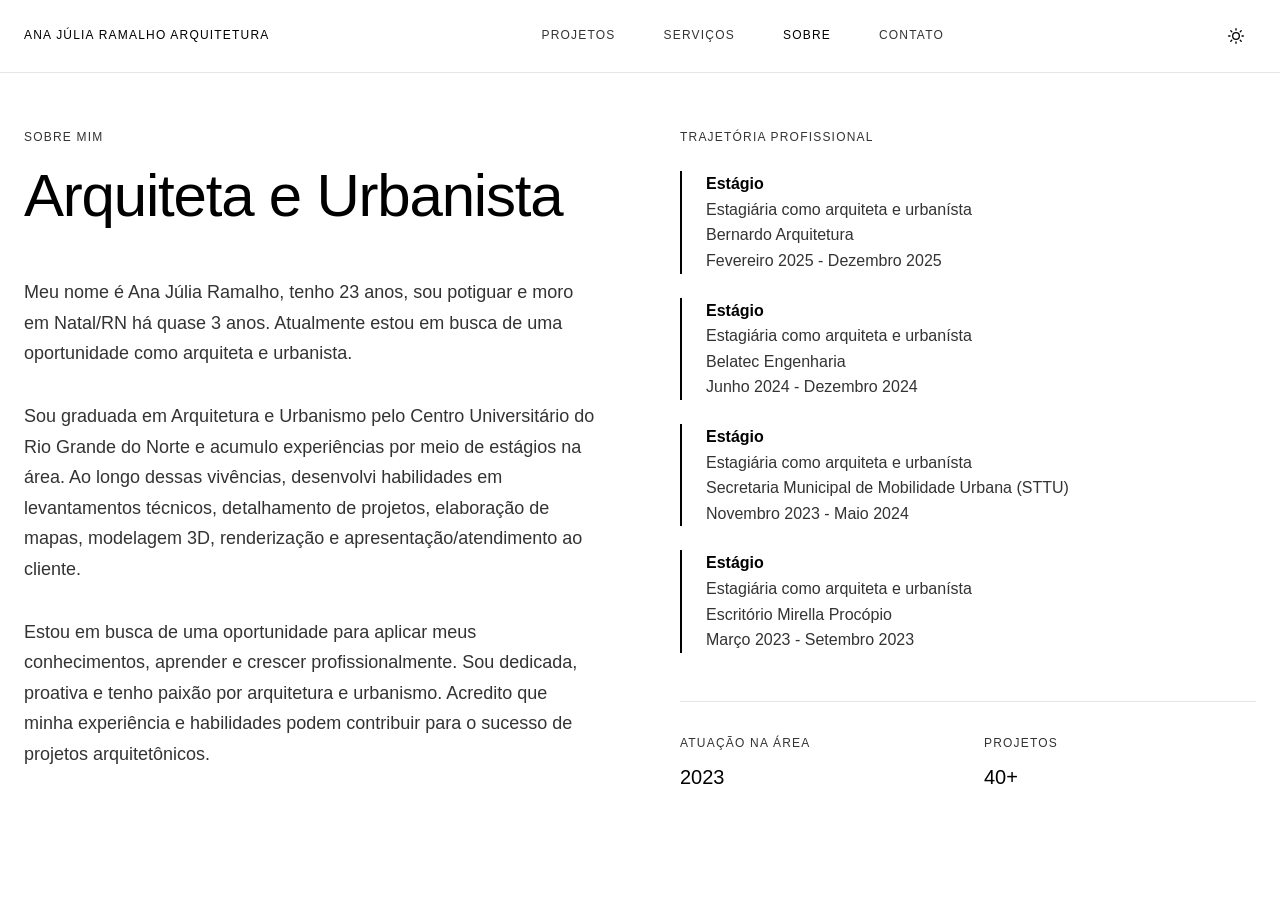
==== about.html @ a2b55463 "add portifólio" ====
<!DOCTYPE html>
<html lang="pt-BR">
<head>
  <meta charset="UTF-8">
  <meta name="viewport" content="width=device-width, initial-scale=1.0">
  <title>Sobre - Ana Júlia Ramalho Arquitetura</title>
  <meta name="description" content="Nossa filosofia de design e abordagem para a arquitetura.">
  <link rel="stylesheet" href="css/styles.css">
  <script src="js/main.js" defer></script>
</head>
<body>
  <div class="min-h-screen">

    <!-- Navigation -->
    <nav class="nav">
      <div class="nav-inner">
        <a href="index.html" class="nav-logo">Ana Júlia Ramalho Arquitetura</a>
        <div class="nav-links">
          <a href="work.html" class="nav-link">PROJETOS</a>
          <a href="services.html" class="nav-link">SERVIÇOS</a>
          <a href="about.html" class="nav-link active">SOBRE</a>
          <a href="contact.html" class="nav-link">CONTATO</a>
        </div>
        <div class="nav-actions">
          <button class="theme-toggle" aria-label="Toggle theme">
            <svg class="icon-sun" xmlns="http://www.w3.org/2000/svg" width="16" height="16" viewBox="0 0 24 24" fill="none" stroke="currentColor" stroke-width="2" stroke-linecap="round" stroke-linejoin="round"><circle cx="12" cy="12" r="5"/><line x1="12" y1="1" x2="12" y2="3"/><line x1="12" y1="21" x2="12" y2="23"/><line x1="4.22" y1="4.22" x2="5.64" y2="5.64"/><line x1="18.36" y1="18.36" x2="19.78" y2="19.78"/><line x1="1" y1="12" x2="3" y2="12"/><line x1="21" y1="12" x2="23" y2="12"/><line x1="4.22" y1="19.78" x2="5.64" y2="18.36"/><line x1="18.36" y1="5.64" x2="19.78" y2="4.22"/></svg>
            <svg class="icon-moon" xmlns="http://www.w3.org/2000/svg" width="16" height="16" viewBox="0 0 24 24" fill="none" stroke="currentColor" stroke-width="2" stroke-linecap="round" stroke-linejoin="round"><path d="M21 12.79A9 9 0 1 1 11.21 3 7 7 0 0 0 21 12.79z"/></svg>
          </button>
        </div>
        <button class="mobile-menu-btn" id="mobile-menu-btn" aria-label="Toggle menu">&#9776;</button>
      </div>
      <div class="mobile-menu" id="mobile-menu">
        <a href="work.html">PROJETOS</a>
        <a href="services.html">SERVIÇOS</a>
        <a href="about.html">SOBRE</a>
        <a href="contact.html">CONTATO</a>
        <div class="mobile-theme-toggle">
          <button class="theme-toggle" aria-label="Toggle theme">
            <svg class="icon-sun" xmlns="http://www.w3.org/2000/svg" width="16" height="16" viewBox="0 0 24 24" fill="none" stroke="currentColor" stroke-width="2" stroke-linecap="round" stroke-linejoin="round"><circle cx="12" cy="12" r="5"/><line x1="12" y1="1" x2="12" y2="3"/><line x1="12" y1="21" x2="12" y2="23"/><line x1="4.22" y1="4.22" x2="5.64" y2="5.64"/><line x1="18.36" y1="18.36" x2="19.78" y2="19.78"/><line x1="1" y1="12" x2="3" y2="12"/><line x1="21" y1="12" x2="23" y2="12"/><line x1="4.22" y1="19.78" x2="5.64" y2="18.36"/><line x1="18.36" y1="5.64" x2="19.78" y2="4.22"/></svg>
            <svg class="icon-moon" xmlns="http://www.w3.org/2000/svg" width="16" height="16" viewBox="0 0 24 24" fill="none" stroke="currentColor" stroke-width="2" stroke-linecap="round" stroke-linejoin="round"><path d="M21 12.79A9 9 0 1 1 11.21 3 7 7 0 0 0 21 12.79z"/></svg>
          </button>
        </div>
      </div>
    </nav>

    <!-- About Section -->
    <section class="section section-bg" style="padding-top: 8rem;">
      <div class="container">
        <div class="max-w-7xl">
          <div class="about-grid">
            <div>
              <h1 class="section-label">SOBRE MIM</h1>
              <h2 class="section-title text-architectural" style="margin-bottom: 3rem;">Arquiteta e Urbanista</h2>
              <div class="about-text">
                <p>
                  Meu nome é Ana Júlia Ramalho, tenho 23 anos, sou potiguar e moro em Natal/RN há quase 3 anos. Atualmente estou em busca de uma oportunidade como arquiteta e urbanista.
                </p>
                <p>
                  Sou graduada em Arquitetura e Urbanismo pelo Centro Universitário do Rio Grande do Norte e acumulo experiências por meio de estágios na área. Ao longo dessas vivências, desenvolvi habilidades em levantamentos técnicos, detalhamento de projetos, elaboração de mapas, modelagem 3D, renderização e apresentação/atendimento ao cliente.
                </p>
                <p>
                  Estou em busca de uma oportunidade para aplicar meus conhecimentos, aprender e crescer profissionalmente. Sou dedicada, proativa e tenho paixão por arquitetura e urbanismo. Acredito que minha experiência e habilidades podem contribuir para o sucesso de projetos arquitetônicos.
                </p>
              </div>
            </div>
            <div>
              <h3 class="section-label" style="margin-bottom: 1.5rem;">Trajetória Profissional</h3>
              <div>
                <div class="approach-item">
                  <h4>Estágio</h4>
                    <p>Estagiária como arquiteta e urbanísta <br>
                    Bernardo Arquitetura <br>
                    Fevereiro 2025 - Dezembro 2025 
                    </p>
                </div>
                <div class="approach-item">
                  <h4>Estágio</h4>
                    <p>Estagiária como arquiteta e urbanísta <br>
                    Belatec Engenharia <br>
                    Junho 2024 - Dezembro 2024 
                    </p>
                </div>
                <div class="approach-item">
                  <h4>Estágio</h4>
                    <p>
                      Estagiária como arquiteta e urbanísta <br>
                      Secretaria Municipal de Mobilidade Urbana (STTU) <br>
                      Novembro 2023 - Maio 2024 
                    </p>
                </div>
                <div class="approach-item">
                  <h4>Estágio</h4>
                    <p>
                      Estagiária como arquiteta e urbanísta <br>
                      Escritório Mirella Procópio  <br>
                      Março 2023 - Setembro 2023
                    </p>
                </div>
              </div>
              <div class="stats-grid">
                <div>
                  <h4 class="stat-label">Atuação na Área</h4>
                  <p class="stat-value">2023</p>
                </div>
                <div>
                  <h4 class="stat-label">PROJETOS</h4>
                  <p class="stat-value">40+</p>
                </div>
              </div>
            </div>
          </div>
        </div>
      </div>
    </section>

  </div>
</body>
</html>
---- css/styles.css ----
/* ============================================
   ARCH STUDIO - Design System
   Minimal Architecture Portfolio
   ============================================ */

/* === CSS Reset === */
*, *::before, *::after {
  margin: 0;
  padding: 0;
  box-sizing: border-box;
}

/* === CSS Custom Properties (Light Theme) === */
:root {
  --background: #ffffff;
  --foreground: #000000;
  --card: #ffffff;
  --card-foreground: #000000;
  --primary: #000000;
  --primary-foreground: #ffffff;
  --secondary: #ffffff;
  --secondary-foreground: #000000;
  --muted: #f5f5f5;
  --muted-foreground: #333333;
  --accent: #f2f2f2;
  --accent-foreground: #000000;
  --border: #e6e6e6;
  --input: #f2f2f2;
  --ring: #000000;
  --gradient-overlay: linear-gradient(180deg, rgba(0,0,0,0.9), rgba(0,0,0,0.1));
  --shadow-architectural: 0 25px 50px -12px rgba(0,0,0,0.25);
  --shadow-elegant: 0 10px 30px -10px rgba(0,0,0,0.15);
  --transition-smooth: all 0.6s cubic-bezier(0.16, 1, 0.3, 1);
  --transition-fast: all 0.3s cubic-bezier(0.16, 1, 0.3, 1);
}

/* === Dark Theme === */
.dark {
  --background: #000000;
  --foreground: #ffffff;
  --card: #0d0d0d;
  --card-foreground: #ffffff;
  --primary: #ffffff;
  --primary-foreground: #000000;
  --secondary: #1a1a1a;
  --secondary-foreground: #ffffff;
  --muted: #1a1a1a;
  --muted-foreground: #999999;
  --accent: #262626;
  --accent-foreground: #ffffff;
  --border: #262626;
  --input: #1a1a1a;
  --ring: #ffffff;
}

/* === Base Styles === */
html {
  scroll-behavior: smooth;
  -webkit-font-smoothing: antialiased;
  -moz-osx-font-smoothing: grayscale;
}

body {
  font-family: -apple-system, BlinkMacSystemFont, 'Segoe UI', Roboto, 'Helvetica Neue', Arial, sans-serif;
  background-color: var(--background);
  color: var(--foreground);
  line-height: 1.6;
  transition: background-color 0.3s, color 0.3s;
}

a {
  color: inherit;
  text-decoration: none;
}

img {
  max-width: 100%;
  display: block;
}

address {
  font-style: normal;
}

button {
  cursor: pointer;
  border: none;
  background: none;
  font-family: inherit;
  color: inherit;
}

input {
  font-family: inherit;
}

/* === Typography === */
.text-architectural {
  letter-spacing: -0.02em;
  line-height: 1.1;
}

.text-minimal {
  letter-spacing: 0.1em;
  text-transform: uppercase;
  font-size: 0.75rem;
  font-weight: 500;
}

/* === Layout === */
.container {
  width: 100%;
  max-width: 1280px;
  margin: 0 auto;
  padding: 0 1.5rem;
}

.max-w-7xl {
  max-width: 80rem;
  margin: 0 auto;
}

.max-w-4xl {
  max-width: 56rem;
  margin: 0 auto;
}

.max-w-3xl {
  max-width: 48rem;
}

.max-w-2xl {
  max-width: 42rem;
  margin: 0 auto;
}

.max-w-lg {
  max-width: 32rem;
  margin: 0 auto;
}

.min-h-screen {
  min-height: 100vh;
}

/* === Navigation === */
.nav {
  position: fixed;
  top: 0;
  left: 0;
  right: 0;
  z-index: 50;
  background-color: rgba(255,255,255,0.8);
  backdrop-filter: blur(12px);
  -webkit-backdrop-filter: blur(12px);
  border-bottom: 1px solid var(--border);
  transition: background-color 0.3s;
}

.dark .nav {
  background-color: rgba(0,0,0,0.8);
}

.nav-inner {
  display: flex;
  align-items: center;
  justify-content: space-between;
  padding: 1rem 1.5rem;
  max-width: 1280px;
  margin: 0 auto;
}

.nav-logo {
  letter-spacing: 0.1em;
  text-transform: uppercase;
  font-size: 0.75rem;
  font-weight: 500;
  color: var(--foreground);
}

.nav-links {
  display: none;
  align-items: center;
  gap: 3rem;
}

.nav-link {
  letter-spacing: 0.1em;
  text-transform: uppercase;
  font-size: 0.75rem;
  font-weight: 500;
  color: var(--muted-foreground);
  transition: color 0.3s;
}

.nav-link:hover,
.nav-link.active {
  color: var(--foreground);
}

.nav-actions {
  display: none;
  align-items: center;
  gap: 1rem;
}

.theme-toggle {
  width: 2.5rem;
  height: 2.5rem;
  display: flex;
  align-items: center;
  justify-content: center;
  border-radius: 0.375rem;
  transition: background-color 0.3s;
  position: relative;
}

.theme-toggle:hover {
  background-color: var(--muted);
}

.theme-toggle .icon-sun,
.theme-toggle .icon-moon {
  width: 1rem;
  height: 1rem;
  transition: all 0.3s;
  position: absolute;
}

.theme-toggle .icon-sun {
  opacity: 1;
  transform: rotate(0deg) scale(1);
}

.theme-toggle .icon-moon {
  opacity: 0;
  transform: rotate(90deg) scale(0);
}

.dark .theme-toggle .icon-sun {
  opacity: 0;
  transform: rotate(-90deg) scale(0);
}

.dark .theme-toggle .icon-moon {
  opacity: 1;
  transform: rotate(0deg) scale(1);
}

.mobile-menu-btn {
  display: flex;
  align-items: center;
  justify-content: center;
  width: 2.5rem;
  height: 2.5rem;
  font-size: 1.25rem;
  color: var(--foreground);
}

.mobile-menu {
  display: none;
  background-color: var(--background);
  border-bottom: 1px solid var(--border);
  padding: 1.5rem;
}

.mobile-menu.open {
  display: block;
}

.mobile-menu a {
  display: block;
  letter-spacing: 0.1em;
  text-transform: uppercase;
  font-size: 0.75rem;
  font-weight: 500;
  color: var(--muted-foreground);
  padding: 0.5rem 0;
  transition: color 0.3s;
}

.mobile-menu a:hover {
  color: var(--foreground);
}

.mobile-menu .mobile-theme-toggle {
  padding-top: 1rem;
  margin-top: 1rem;
  border-top: 1px solid var(--border);
}

/* === Hero Section === */
.hero {
  position: relative;
  height: 100vh;
  display: flex;
  align-items: center;
  justify-content: center;
  overflow: hidden;
}

.hero-bg {
  position: absolute;
  inset: 0;
  background-size: cover;
  background-position: center;
  background-repeat: no-repeat;
}

.hero-overlay {
  position: absolute;
  inset: 0;
  background: var(--gradient-overlay);
}

.hero-content {
  position: relative;
  z-index: 10;
  text-align: center;
  max-width: 56rem;
  margin: 0 auto;
  padding: 0 1.5rem;
}

.hero-title {
  font-size: 3.75rem;
  font-weight: 300;
  color: #ffffff;
  letter-spacing: -0.02em;
  line-height: 1.1;
  margin-bottom: 2rem;
}

.h3o-subtitle {
  font-size: 1.75rem;
  font-weight: 700;
  color: #ffffff;
  letter-spacing: -0.02em;
  line-height: 1.1;
  margin-bottom: 2rem;
}

.hero-subtitle {
  font-size: 1.25rem;
  color: rgba(255,255,255,0.8);
  font-weight: 600;
  letter-spacing: 0.05em;
  max-width: 42rem;
  margin: 0 auto;
}

.hero-scroll {
  position: absolute;
  bottom: 2rem;
  left: 50%;
  transform: translateX(-50%);
}

.hero-scroll-line {
  width: 1px;
  height: 4rem;
  background: rgba(255,255,255,0.4);
}

.hero-scroll-text {
  letter-spacing: 0.1em;
  text-transform: uppercase;
  font-size: 0.75rem;
  font-weight: 500;
  color: rgba(255,255,255,0.6);
  margin-top: 1rem;
  transform: rotate(90deg);
  transform-origin: center;
}

/* === Sections === */
.section {
  padding: 8rem 0;
}

.section-muted {
  background-color: var(--muted);
}

.section-bg {
  background-color: var(--background);
}

.section-muted-light {
  background-color: rgba(245,245,245,0.2);
}

.dark .section-muted-light {
  background-color: rgba(26,26,26,0.2);
}

.section-header {
  margin-bottom: 5rem;
}

.section-label {
  letter-spacing: 0.1em;
  text-transform: uppercase;
  font-size: 0.75rem;
  font-weight: 500;
  color: var(--muted-foreground);
  margin-bottom: 1rem;
}

.section-title {
  font-size: 2.5rem;
  font-weight: 300;
  letter-spacing: -0.02em;
  line-height: 1.1;
}

/* === Page Hero (for inner pages) === */
.page-hero {
  padding-top: 8rem;
  padding-bottom: 5rem;
}

.page-hero-title {
  font-size: 3.75rem;
  font-weight: 300;
  letter-spacing: -0.02em;
  line-height: 1.1;
  margin-bottom: 2rem;
}

.page-hero-subtitle {
  font-size: 1.25rem;
  color: var(--muted-foreground);
  max-width: 48rem;
}

/* === Services Grid === */
.services-grid {
  display: grid;
  grid-template-columns: 1fr;
  gap: 2.5rem 5rem;
}

.service-item {
  display: flex;
  align-items: flex-start;
  gap: 1.5rem;
}

.service-item:hover .service-title {
  color: var(--muted-foreground);
}

.service-number {
  letter-spacing: 0.1em;
  text-transform: uppercase;
  font-size: 0.75rem;
  font-weight: 500;
  color: var(--muted-foreground);
}

.service-title {
  font-size: 1.5rem;
  font-weight: 300;
  letter-spacing: -0.02em;
  line-height: 1.1;
  margin-bottom: 1rem;
  transition: color 0.5s;
}

.service-desc {
  color: var(--muted-foreground);
  line-height: 1.7;
}

/* === About Section === */
.about-grid {
  display: grid;
  grid-template-columns: 1fr;
  gap: 5rem;
  align-items: start;
}

.about-text p {
  font-size: 1.125rem;
  color: var(--muted-foreground);
  line-height: 1.7;
  margin-bottom: 2rem;
}

.about-text p:last-child {
  margin-bottom: 0;
}

.approach-item {
  border-left: 2px solid var(--foreground);
  padding-left: 1.5rem;
  margin-bottom: 1.5rem;
}

.approach-item h5 {
  font-size: 1.125rem;
  font-weight: 500;
  margin-bottom: 0.5rem;
}

.approach-item p {
  color: var(--muted-foreground);
}

.stats-grid {
  display: grid;
  grid-template-columns: 1fr 1fr;
  gap: 2rem;
  padding-top: 2rem;
  margin-top: 3rem;
  border-top: 1px solid var(--border);
}

.stat-label {
  letter-spacing: 0.1em;
  text-transform: uppercase;
  font-size: 0.75rem;
  font-weight: 500;
  color: var(--muted-foreground);
  margin-bottom: 0.5rem;
}

.stat-value {
  font-size: 1.25rem;
}

/* === Portfolio Section (Home) === */
.portfolio-list {
  display: flex;
  flex-direction: column;
  gap: 8rem;
}

.portfolio-item {
  cursor: pointer;
}

.portfolio-item:hover .portfolio-img {
  transform: scale(1.05);
}

.portfolio-item:hover .portfolio-overlay {
  opacity: 1;
}

.portfolio-img-wrapper {
  position: relative;
  overflow: hidden;
}

/* === Portfolio Carousel === */
.portfolio-carousel {
  position: relative;
  overflow: hidden;
}

.carousel-track {
  display: flex;
  transition: transform 0.6s cubic-bezier(0.16, 1, 0.3, 1);
  will-change: transform;
}

.carousel-track .portfolio-img {
  min-width: 100%;
  flex-shrink: 0;
}

.carousel-btn {
  position: absolute;
  top: 50%;
  transform: translateY(-50%);
  z-index: 10;
  width: 3rem;
  height: 3rem;
  display: flex;
  align-items: center;
  justify-content: center;
  background: rgba(255, 255, 255, 0.85);
  backdrop-filter: blur(4px);
  color: #000;
  font-size: 1.1rem;
  cursor: pointer;
  opacity: 0;
  transition: opacity 0.3s, background-color 0.3s;
}

.dark .carousel-btn {
  background: rgba(0, 0, 0, 0.85);
  color: #fff;
}

.carousel-btn:hover {
  background: rgba(255, 255, 255, 1);
}

.dark .carousel-btn:hover {
  background: rgba(0, 0, 0, 1);
}

.portfolio-img-wrapper:hover .carousel-btn {
  opacity: 1;
}

.carousel-btn-prev {
  left: 1rem;
}

.carousel-btn-next {
  right: 1rem;
}

.carousel-dots {
  position: absolute;
  bottom: 1.25rem;
  left: 50%;
  transform: translateX(-50%);
  display: flex;
  gap: 0.5rem;
  z-index: 10;
  opacity: 0;
  transition: opacity 0.3s;
}

.portfolio-img-wrapper:hover .carousel-dots {
  opacity: 1;
}

.carousel-dot {
  width: 8px;
  height: 8px;
  border-radius: 50%;
  background: rgba(255, 255, 255, 0.5);
  border: none;
  cursor: pointer;
  padding: 0;
  transition: background 0.3s, transform 0.3s;
}

.carousel-dot:hover {
  background: rgba(255, 255, 255, 0.8);
}

.carousel-dot.active {
  background: #ffffff;
  transform: scale(1.25);
}

.dark .carousel-dot {
  background: rgba(255, 255, 255, 0.4);
}

.dark .carousel-dot:hover {
  background: rgba(255, 255, 255, 0.7);
}

.dark .carousel-dot.active {
  background: #ffffff;
}

/* Hide controls when only 1 image */
.carousel-single .carousel-btn,
.carousel-single .carousel-dots {
  display: none;
}

.portfolio-img {
  width: 100%;
  height: 70vh;
  object-fit: cover;
  transition: transform 0.7s;
}

.portfolio-overlay {
  position: absolute;
  inset: 0;
  background: rgba(0,0,0,0.2);
  opacity: 0;
  transition: opacity 0.5s;
}

.portfolio-info {
  margin-top: 2rem;
  display: grid;
  grid-template-columns: 1fr;
  gap: 2rem;
}

.portfolio-title {
  font-size: 1.5rem;
  font-weight: 300;
  letter-spacing: -0.02em;
  line-height: 1.1;
  margin-bottom: 0.5rem;
}

.portfolio-location {
  letter-spacing: 0.1em;
  text-transform: uppercase;
  font-size: 0.75rem;
  font-weight: 500;
  color: var(--muted-foreground);
}

.portfolio-desc {
  color: var(--muted-foreground);
  line-height: 1.7;
}

/* === Filter Categories === */
.filter-bar {
  display: flex;
  flex-wrap: wrap;
  gap: 2rem;
  justify-content: center;
  padding-bottom: 4rem;
}

.filter-btn {
  letter-spacing: 0.1em;
  text-transform: uppercase;
  font-size: 0.75rem;
  font-weight: 500;
  color: var(--muted-foreground);
  transition: color 0.3s;
  position: relative;
  padding: 0.25rem 0;
}

.filter-btn::after {
  content: '';
  position: absolute;
  bottom: 0;
  left: 0;
  width: 100%;
  height: 1px;
  background: var(--foreground);
  transform: scaleX(0);
  transform-origin: left;
  transition: transform 0.3s;
}

.filter-btn:hover {
  color: var(--foreground);
}

.filter-btn:hover::after {
  transform: scaleX(1);
}

.filter-btn.active {
  color: var(--foreground);
}

.filter-btn.active::after {
  transform: scaleX(1);
}

/* === Work/Projects Grid === */
.projects-grid {
  display: grid;
  grid-template-columns: 1fr;
  gap: 4rem;
}

.project-card {
  cursor: pointer;
}

.project-card:hover .project-card-img {
  transform: scale(1.05);
}

.project-card:hover .project-card-overlay {
  opacity: 1;
}

.project-card:hover .project-card-title {
  color: var(--muted-foreground);
}

.project-card-img-wrapper {
  position: relative;
  overflow: hidden;
  margin-bottom: 2rem;
}

.project-card-img {
  width: 100%;
  height: 60vh;
  object-fit: cover;
  transition: transform 0.7s;
}

.project-card-overlay {
  position: absolute;
  inset: 0;
  background: rgba(0,0,0,0.2);
  opacity: 0;
  transition: opacity 0.5s;
}

.project-card-badge {
  position: absolute;
  top: 1.5rem;
  left: 1.5rem;
  background: rgba(255,255,255,0.9);
  backdrop-filter: blur(4px);
  padding: 0.5rem 1rem;
}

.dark .project-card-badge {
  background: rgba(0,0,0,0.9);
}

.project-card-badge span {
  letter-spacing: 0.1em;
  text-transform: uppercase;
  font-size: 0.75rem;
  font-weight: 500;
  color: var(--foreground);
}

.project-card-title {
  font-size: 1.5rem;
  font-weight: 300;
  letter-spacing: -0.02em;
  line-height: 1.1;
  margin-bottom: 0.5rem;
  transition: color 0.5s;
}

.project-card-location {
  letter-spacing: 0.1em;
  text-transform: uppercase;
  font-size: 0.75rem;
  font-weight: 500;
  color: var(--muted-foreground);
}

.project-card-desc {
  color: var(--muted-foreground);
  line-height: 1.7;
  margin-top: 1.5rem;
}

.project-card-meta {
  display: flex;
  gap: 2rem;
  padding-top: 1rem;
  margin-top: 1.5rem;
  border-top: 1px solid var(--border);
}

.project-card-meta-label {
  letter-spacing: 0.1em;
  text-transform: uppercase;
  font-size: 0.75rem;
  font-weight: 500;
  color: var(--muted-foreground);
  margin-bottom: 0.25rem;
}

.project-card-meta-value {
  color: var(--foreground);
}

/* === CTA Section === */
.cta-section {
  padding: 8rem 0;
  background-color: var(--muted);
  text-align: center;
}

.cta-title {
  font-size: 2.5rem;
  font-weight: 300;
  letter-spacing: -0.02em;
  line-height: 1.1;
  margin-bottom: 2rem;
}

.cta-text {
  font-size: 1.25rem;
  color: var(--muted-foreground);
  margin-bottom: 3rem;
}

.cta-link {
  letter-spacing: 0.1em;
  text-transform: uppercase;
  font-size: 0.75rem;
  font-weight: 500;
  color: var(--foreground);
  transition: color 0.3s;
  position: relative;
  display: inline-block;
}

.cta-link::after {
  content: '';
  position: absolute;
  bottom: 0;
  left: 0;
  width: 100%;
  height: 1px;
  background: var(--foreground);
  transition: background 0.3s;
}

.cta-link:hover {
  color: var(--muted-foreground);
}

.cta-link:hover::after {
  background: var(--muted-foreground);
}

/* === Contact Section === */
.contact-grid {
  display: grid;
  grid-template-columns: 1fr;
  gap: 5rem;
}

.contact-info-group {
  margin-bottom: 2rem;
}

.contact-label {
  letter-spacing: 0.1em;
  text-transform: uppercase;
  font-size: 0.75rem;
  font-weight: 500;
  color: var(--muted-foreground);
  margin-bottom: 0.5rem;
}

.contact-value {
  font-size: 1.25rem;
  transition: color 0.3s;
}

.contact-value:hover {
  color: var(--muted-foreground);
}

.social-links a {
  display: block;
  font-size: 1.25rem;
  padding: 0.5rem 0;
  transition: color 0.3s;
}

.social-links a:hover {
  color: var(--muted-foreground);
}

.contact-description {
  padding-top: 3rem;
  border-top: 1px solid var(--border);
  color: var(--muted-foreground);
}

/* === Blog Grid === */
.blog-grid {
  display: grid;
  grid-template-columns: 1fr;
  gap: 3rem;
}

.blog-card {
  display: block;
}

.blog-card:hover .blog-card-img {
  transform: scale(1.05);
}

.blog-card:hover .blog-card-overlay {
  opacity: 1;
}

.blog-card:hover .blog-card-title {
  color: var(--muted-foreground);
}

.blog-card:hover .blog-read-more {
  text-decoration: underline;
}

.blog-card-img-wrapper {
  position: relative;
  overflow: hidden;
  margin-bottom: 1.5rem;
}

.blog-card-img {
  width: 100%;
  height: 16rem;
  object-fit: cover;
  transition: transform 0.7s;
}

.blog-card-overlay {
  position: absolute;
  inset: 0;
  background: rgba(0,0,0,0.2);
  opacity: 0;
  transition: opacity 0.5s;
}

.blog-card-category {
  position: absolute;
  top: 1rem;
  left: 1rem;
  background: rgba(255,255,255,0.9);
  backdrop-filter: blur(4px);
  padding: 0.25rem 0.75rem;
  font-size: 0.75rem;
  font-weight: 500;
  color: var(--foreground);
}

.dark .blog-card-category {
  background: rgba(0,0,0,0.9);
}

.blog-card-meta {
  display: flex;
  align-items: center;
  gap: 1rem;
  font-size: 0.75rem;
  color: var(--muted-foreground);
  margin-bottom: 1rem;
}

.blog-card-meta .dot {
  opacity: 0.5;
}

.blog-card-title {
  font-size: 1.25rem;
  font-weight: 300;
  letter-spacing: -0.02em;
  line-height: 1.1;
  margin-bottom: 1rem;
  transition: color 0.5s;
}

.blog-card-excerpt {
  color: var(--muted-foreground);
  line-height: 1.7;
  display: -webkit-box;
  -webkit-line-clamp: 3;
  -webkit-box-orient: vertical;
  overflow: hidden;
  margin-bottom: 1rem;
}

.blog-read-more {
  letter-spacing: 0.1em;
  text-transform: uppercase;
  font-size: 0.75rem;
  font-weight: 500;
  color: var(--foreground);
  transition: color 0.3s;
}

/* === Newsletter Section === */
.newsletter-form {
  display: flex;
  flex-direction: column;
  gap: 1rem;
  max-width: 32rem;
  margin: 0 auto;
}

.newsletter-input {
  flex: 1;
  padding: 1rem 1.5rem;
  background: var(--background);
  border: 1px solid var(--border);
  color: var(--foreground);
  font-size: 1rem;
  outline: none;
  transition: border-color 0.3s;
}

.newsletter-input::placeholder {
  color: var(--muted-foreground);
}

.newsletter-input:focus {
  border-color: var(--foreground);
}

.newsletter-btn {
  padding: 1rem 2rem;
  background: var(--foreground);
  color: var(--background);
  letter-spacing: 0.1em;
  text-transform: uppercase;
  font-size: 0.75rem;
  font-weight: 500;
  transition: background-color 0.3s;
}

.newsletter-btn:hover {
  background: var(--muted-foreground);
}

/* === Blog Post Page === */
.blog-post-back {
  display: inline-block;
  letter-spacing: 0.1em;
  text-transform: uppercase;
  font-size: 0.75rem;
  font-weight: 500;
  color: var(--muted-foreground);
  transition: color 0.3s;
  margin-bottom: 3rem;
}

.blog-post-back:hover {
  color: var(--foreground);
}

.blog-post-category-badge {
  display: inline-block;
  background: var(--muted);
  padding: 0.25rem 0.75rem;
  letter-spacing: 0.1em;
  text-transform: uppercase;
  font-size: 0.75rem;
  font-weight: 500;
  color: var(--foreground);
  margin-right: 1rem;
}

.blog-post-meta {
  display: flex;
  align-items: center;
  gap: 1rem;
  letter-spacing: 0.1em;
  text-transform: uppercase;
  font-size: 0.75rem;
  font-weight: 500;
  color: var(--muted-foreground);
  margin-bottom: 1.5rem;
  flex-wrap: wrap;
}

.blog-post-title {
  font-size: 2.5rem;
  font-weight: 300;
  letter-spacing: -0.02em;
  line-height: 1.1;
  margin-bottom: 1.5rem;
}

.blog-post-excerpt {
  font-size: 1.25rem;
  color: var(--muted-foreground);
  line-height: 1.7;
  margin-bottom: 2rem;
}

.blog-post-featured-img {
  width: 100%;
  height: 24rem;
  object-fit: cover;
  margin-bottom: 3rem;
  overflow: hidden;
}

.blog-post-featured-img img {
  width: 100%;
  height: 100%;
  object-fit: cover;
  transition: transform 0.7s;
}

.blog-post-featured-img:hover img {
  transform: scale(1.05);
}

/* Blog Post Content */
.blog-post-content {
  color: var(--muted-foreground);
  line-height: 1.7;
}

.blog-post-content h1 {
  font-size: 2rem;
  font-weight: 300;
  letter-spacing: -0.02em;
  line-height: 1.1;
  color: var(--foreground);
  margin-top: 3rem;
  margin-bottom: 2rem;
}

.blog-post-content h2 {
  font-size: 1.5rem;
  font-weight: 300;
  letter-spacing: -0.02em;
  line-height: 1.1;
  color: var(--foreground);
  margin-top: 2.5rem;
  margin-bottom: 1.5rem;
}

.blog-post-content h3 {
  font-size: 1.25rem;
  font-weight: 500;
  color: var(--foreground);
  margin-top: 2rem;
  margin-bottom: 1rem;
}

.blog-post-content p {
  margin-bottom: 1rem;
}

.blog-post-content li {
  margin-left: 1.5rem;
  margin-bottom: 0.5rem;
}

.blog-post-content li strong {
  color: var(--foreground);
}

/* Author Info */
.author-info {
  margin-top: 4rem;
  padding-top: 2rem;
  border-top: 1px solid var(--border);
  display: flex;
  align-items: center;
  gap: 1rem;
}

.author-avatar {
  width: 4rem;
  height: 4rem;
  background: var(--muted);
  border-radius: 50%;
}

.author-name {
  font-size: 1.125rem;
  font-weight: 500;
  color: var(--foreground);
}

.author-role {
  color: var(--muted-foreground);
}

/* Related Posts */
.related-posts {
  margin-top: 5rem;
}

.related-posts-title {
  font-size: 1.5rem;
  font-weight: 300;
  letter-spacing: -0.02em;
  line-height: 1.1;
  margin-bottom: 2rem;
}

.related-posts-grid {
  display: grid;
  grid-template-columns: 1fr;
  gap: 2rem;
}

.related-post-card {
  display: block;
}

.related-post-card:hover .related-post-img {
  transform: scale(1.05);
}

.related-post-card:hover .related-post-title {
  color: var(--muted-foreground);
}

.related-post-img-wrapper {
  overflow: hidden;
  margin-bottom: 1rem;
  height: 12rem;
}

.related-post-img {
  width: 100%;
  height: 100%;
  object-fit: cover;
  transition: transform 0.7s;
}

.related-post-title {
  font-size: 1.125rem;
  font-weight: 300;
  letter-spacing: -0.02em;
  line-height: 1.1;
  margin-bottom: 0.5rem;
  transition: color 0.3s;
}

.related-post-meta {
  letter-spacing: 0.1em;
  text-transform: uppercase;
  font-size: 0.75rem;
  font-weight: 500;
  color: var(--muted-foreground);
}

/* === 404 Page === */
.not-found {
  display: flex;
  min-height: 100vh;
  align-items: center;
  justify-content: center;
  text-align: center;
}

.not-found h1 {
  font-size: 2.5rem;
  font-weight: 700;
  margin-bottom: 1rem;
}

.not-found p {
  font-size: 1.25rem;
  color: var(--muted-foreground);
  margin-bottom: 1rem;
}

.not-found a {
  color: var(--foreground);
  text-decoration: underline;
  transition: color 0.3s;
}

.not-found a:hover {
  color: var(--muted-foreground);
}

/* === Animations === */
.reveal {
  opacity: 0;
  transform: translateY(2rem);
  animation: reveal 1.2s cubic-bezier(0.16, 1, 0.3, 1) forwards;
}

.reveal-delayed {
  opacity: 0;
  transform: translateY(2rem);
  animation: reveal 1.2s cubic-bezier(0.16, 1, 0.3, 1) 0.3s forwards;
}

@keyframes reveal {
  to {
    opacity: 1;
    transform: translateY(0);
  }
}

/* === Responsive Styles === */
@media (min-width: 768px) {
  .nav-links {
    display: flex;
  }

  .nav-actions {
    display: flex;
  }

  .mobile-menu-btn {
    display: none;
  }

  .filter-bar {
    justify-content: flex-start;
  }

  .services-grid {
    grid-template-columns: 1fr 1fr;
  }

  .about-grid {
    grid-template-columns: 1fr 1fr;
  }

  .portfolio-info {
    grid-template-columns: 1fr 2fr;
  }

  .projects-grid {
    grid-template-columns: 1fr 1fr;
    gap: 4rem 5rem;
  }

  .contact-grid {
    grid-template-columns: 1fr 1fr;
  }

  .blog-grid {
    grid-template-columns: 1fr 1fr;
    gap: 3rem 4rem;
  }

  .related-posts-grid {
    grid-template-columns: 1fr 1fr;
  }

  .newsletter-form {
    flex-direction: row;
  }

  .section-title {
    font-size: 3.75rem;
  }

  .page-hero-title {
    font-size: 6rem;
  }

  .hero-title {
    font-size: 6rem;
  }

  .cta-title {
    font-size: 3.75rem;
  }

  .blog-post-title {
    font-size: 3.75rem;
  }

  .blog-post-content h1 {
    font-size: 2.5rem;
  }

  .blog-post-content h2 {
    font-size: 1.875rem;
  }

  .blog-post-content h3 {
    font-size: 1.5rem;
  }

  .project-card-title {
    font-size: 1.875rem;
  }

  .blog-card-title {
    font-size: 1.5rem;
  }
}

@media (min-width: 1024px) {
  .hero-title {
    font-size: 8rem;
  }

  .blog-grid {
    grid-template-columns: 1fr 1fr 1fr;
  }

  .projects-grid {
    gap: 5rem;
  }
}

/* === Utility: sr-only (screen reader only) === */
.sr-only {
  position: absolute;
  width: 1px;
  height: 1px;
  padding: 0;
  margin: -1px;
  overflow: hidden;
  clip: rect(0,0,0,0);
  white-space: nowrap;
  border-width: 0;
}


/* ============================================
   ADICIONE ESTE BLOCO AO FINAL DO styles.css
   ============================================ */

/* === Project Detail Page === */

/* Hero da página de projeto — imagem de capa fullscreen */
.project-hero {
  position: relative;
  height: 90vh;
  overflow: hidden;
}

.project-hero-img {
  width: 100%;
  height: 100%;
  object-fit: cover;
  transition: transform 0.7s cubic-bezier(0.16, 1, 0.3, 1);
}

.project-hero:hover .project-hero-img {
  transform: scale(1.03);
}

.project-hero-overlay {
  position: absolute;
  inset: 0;
  background: linear-gradient(to top, rgba(0,0,0,0.7) 0%, rgba(0,0,0,0.1) 50%, transparent 100%);
}

.project-hero-info {
  position: absolute;
  bottom: 3rem;
  left: 0;
  right: 0;
  padding: 0 1.5rem;
  max-width: 1280px;
  margin: 0 auto;
}

.project-hero-category {
  display: inline-block;
  background: rgba(255,255,255,0.15);
  backdrop-filter: blur(8px);
  -webkit-backdrop-filter: blur(8px);
  border: 1px solid rgba(255,255,255,0.25);
  padding: 0.4rem 1rem;
  letter-spacing: 0.15em;
  text-transform: uppercase;
  font-size: 0.7rem;
  font-weight: 500;
  color: rgba(255,255,255,0.9);
  margin-bottom: 1.25rem;
}

.project-hero-title {
  font-size: 3rem;
  font-weight: 300;
  letter-spacing: -0.02em;
  line-height: 1.05;
  color: #ffffff;
  margin-bottom: 0.75rem;
}

.project-hero-location {
  letter-spacing: 0.12em;
  text-transform: uppercase;
  font-size: 0.75rem;
  font-weight: 500;
  color: rgba(255,255,255,0.65);
}

/* Breadcrumb / Botão Voltar */
.project-back {
  display: inline-flex;
  align-items: center;
  gap: 0.5rem;
  letter-spacing: 0.1em;
  text-transform: uppercase;
  font-size: 0.75rem;
  font-weight: 500;
  color: var(--muted-foreground);
  transition: color 0.3s;
  margin-bottom: 3rem;
  padding: 0 1.5rem;
}

.project-back:hover {
  color: var(--foreground);
}

.project-back-arrow {
  font-size: 1rem;
  transition: transform 0.3s;
}

.project-back:hover .project-back-arrow {
  transform: translateX(-4px);
}

/* Layout principal do conteúdo */
.project-layout {
  display: grid;
  grid-template-columns: 1fr;
  gap: 4rem;
  padding: 4rem 1.5rem 0;
  max-width: 1280px;
  margin: 0 auto;
}

/* Descrição do projeto */
.project-description {
  max-width: 680px;
}

.project-description-title {
  letter-spacing: 0.1em;
  text-transform: uppercase;
  font-size: 0.75rem;
  font-weight: 500;
  color: var(--muted-foreground);
  margin-bottom: 1.5rem;
}

.project-description-text p {
  font-size: 1.1rem;
  color: var(--muted-foreground);
  line-height: 1.8;
  margin-bottom: 1.25rem;
}

.project-description-text p:last-child {
  margin-bottom: 0;
}

/* Ficha técnica */
.project-details-card {
  background: var(--muted);
  padding: 2.5rem;
  align-self: start;
}

.project-details-title {
  letter-spacing: 0.1em;
  text-transform: uppercase;
  font-size: 0.75rem;
  font-weight: 500;
  color: var(--muted-foreground);
  margin-bottom: 2rem;
}

.project-details-list {
  display: flex;
  flex-direction: column;
  gap: 1.25rem;
}

.project-detail-item {
  display: flex;
  flex-direction: column;
  gap: 0.25rem;
  padding-bottom: 1.25rem;
  border-bottom: 1px solid var(--border);
}

.project-detail-item:last-child {
  border-bottom: none;
  padding-bottom: 0;
}

.project-detail-label {
  letter-spacing: 0.12em;
  text-transform: uppercase;
  font-size: 0.65rem;
  font-weight: 500;
  color: var(--muted-foreground);
}

.project-detail-value {
  font-size: 1rem;
  color: var(--foreground);
  font-weight: 400;
}

/* Galeria de imagens */
.project-gallery {
  padding: 4rem 1.5rem;
  max-width: 1280px;
  margin: 0 auto;
}

.project-gallery-title {
  letter-spacing: 0.1em;
  text-transform: uppercase;
  font-size: 0.75rem;
  font-weight: 500;
  color: var(--muted-foreground);
  margin-bottom: 2.5rem;
}

.project-gallery-grid {
  display: grid;
  grid-template-columns: 1fr;
  gap: 1.5rem;
}

.project-gallery-img-wrapper {
  overflow: hidden;
  cursor: zoom-in;
}

.project-gallery-img-wrapper:first-child {
  grid-column: 1 / -1;
}

.project-gallery-img {
  width: 100%;
  height: 60vh;
  object-fit: cover;
  transition: transform 0.7s cubic-bezier(0.16, 1, 0.3, 1);
  display: block;
}

.project-gallery-img-wrapper:not(:first-child) .project-gallery-img {
  height: 45vh;
}

.project-gallery-img-wrapper:hover .project-gallery-img {
  transform: scale(1.04);
}

/* Lightbox */
.project-lightbox {
  position: fixed;
  inset: 0;
  z-index: 1000;
  background: rgba(0,0,0,0.95);
  display: flex;
  align-items: center;
  justify-content: center;
  opacity: 0;
  pointer-events: none;
  transition: opacity 0.4s;
}

.project-lightbox.open {
  opacity: 1;
  pointer-events: all;
}

.project-lightbox-img {
  max-width: 90vw;
  max-height: 85vh;
  object-fit: contain;
}

.project-lightbox-close {
  position: absolute;
  top: 1.5rem;
  right: 1.5rem;
  width: 3rem;
  height: 3rem;
  display: flex;
  align-items: center;
  justify-content: center;
  color: rgba(255,255,255,0.7);
  font-size: 1.5rem;
  cursor: pointer;
  transition: color 0.3s;
  background: none;
  border: none;
}

.project-lightbox-close:hover {
  color: #ffffff;
}

.project-lightbox-nav {
  position: absolute;
  top: 50%;
  transform: translateY(-50%);
  width: 3rem;
  height: 3rem;
  display: flex;
  align-items: center;
  justify-content: center;
  color: rgba(255,255,255,0.6);
  font-size: 1.25rem;
  cursor: pointer;
  transition: color 0.3s;
  background: none;
  border: none;
}

.project-lightbox-nav:hover {
  color: #ffffff;
}

.project-lightbox-prev { left: 1.5rem; }
.project-lightbox-next { right: 1.5rem; }

.project-lightbox-counter {
  position: absolute;
  bottom: 1.5rem;
  left: 50%;
  transform: translateX(-50%);
  letter-spacing: 0.15em;
  text-transform: uppercase;
  font-size: 0.7rem;
  color: rgba(255,255,255,0.5);
}

/* Projetos relacionados */
.project-related {
  padding: 5rem 1.5rem;
  border-top: 1px solid var(--border);
  max-width: 1280px;
  margin: 0 auto;
}

.project-related-title {
  letter-spacing: 0.1em;
  text-transform: uppercase;
  font-size: 0.75rem;
  font-weight: 500;
  color: var(--muted-foreground);
  margin-bottom: 3rem;
}

.project-related-grid {
  display: grid;
  grid-template-columns: 1fr;
  gap: 3rem;
}

.project-related-card {
  display: block;
  cursor: pointer;
}

.project-related-card:hover .project-related-img {
  transform: scale(1.05);
}

.project-related-card:hover .project-related-card-title {
  color: var(--muted-foreground);
}

.project-related-img-wrapper {
  overflow: hidden;
  margin-bottom: 1.25rem;
  height: 14rem;
}

.project-related-img {
  width: 100%;
  height: 100%;
  object-fit: cover;
  transition: transform 0.7s;
}

.project-related-card-category {
  letter-spacing: 0.1em;
  text-transform: uppercase;
  font-size: 0.65rem;
  font-weight: 500;
  color: var(--muted-foreground);
  margin-bottom: 0.4rem;
}

.project-related-card-title {
  font-size: 1.125rem;
  font-weight: 300;
  letter-spacing: -0.02em;
  line-height: 1.1;
  margin-bottom: 0.4rem;
  transition: color 0.3s;
}

.project-related-card-location {
  letter-spacing: 0.1em;
  text-transform: uppercase;
  font-size: 0.65rem;
  font-weight: 500;
  color: var(--muted-foreground);
}

/* Cursor pointer na imagem do project card (work.html) */
.project-card-img-wrapper a {
  display: block;
  overflow: hidden;
}

/* Responsive */
@media (min-width: 768px) {
  .project-hero-title {
    font-size: 5rem;
  }

  .project-hero-info {
    padding: 0 3rem;
    bottom: 4rem;
  }

  .project-layout {
    grid-template-columns: 2fr 1fr;
    padding: 5rem 1.5rem 0;
  }

  .project-gallery-grid {
    grid-template-columns: 1fr 1fr;
  }

  .project-gallery-img-wrapper:first-child {
    grid-column: 1 / -1;
  }

  .project-related-grid {
    grid-template-columns: 1fr 1fr 1fr;
  }

  .project-back {
    padding: 0 1.5rem;
  }
}

@media (min-width: 1024px) {
  .project-hero-title {
    font-size: 6.5rem;
  }
}
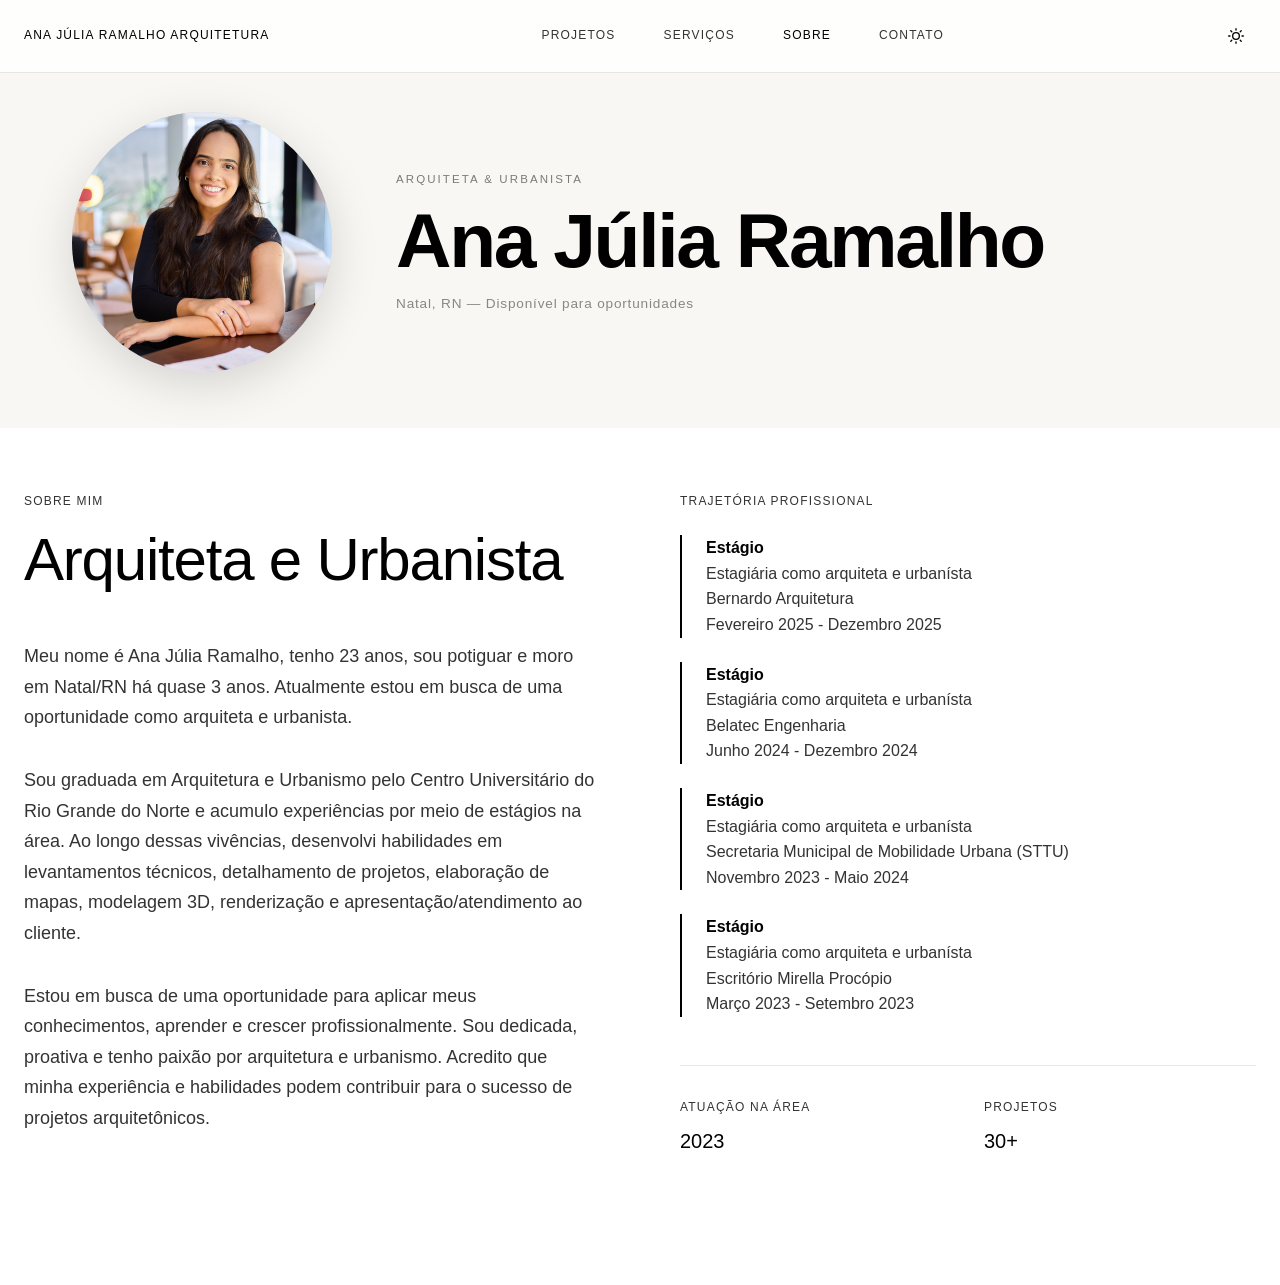
==== commit a90406a0: "ajustes de texto" ====
--- a/about.html
+++ b/about.html
@@ -7,6 +7,153 @@
   <meta name="description" content="Nossa filosofia de design e abordagem para a arquitetura.">
   <link rel="stylesheet" href="css/styles.css">
   <script src="js/main.js" defer></script>
+
+  <style>
+    .profile-hero {
+      padding-top: 7rem;
+      padding-bottom: 3.5rem;
+      background: var(--bg, #f9f7f4);
+      overflow: hidden;
+      transition: background 0.3s ease, color 0.3s ease;
+    }
+
+    :root.dark .profile-hero {
+      background: var(--bg-dark, #0f0f0f);
+    }
+
+    :root.dark .profile-image-circle {
+      background: #2a2a2a;
+      box-shadow: 0 12px 48px rgba(0, 0, 0, 0.5);
+    }
+
+    :root.dark .profile-image-ring {
+      border-color: #ffffff;
+      opacity: 0.12;
+    }
+
+    :root.dark .profile-hero-eyebrow,
+    :root.dark .profile-hero-title,
+    :root.dark .profile-hero-sub {
+      color: var(--text-dark, #e8e4df);
+    }
+
+    .profile-hero .container {
+      max-width: 1200px;
+      margin: 0 auto;
+      padding: 0 2rem;
+    }
+
+    .profile-hero-inner {
+      display: flex;
+      align-items: center;
+      gap: 4rem;
+    }
+
+    .profile-image-wrap {
+      position: relative;
+      flex-shrink: 0;
+    }
+
+    .profile-image-circle {
+      position: relative;
+      width: 260px;
+      height: 260px;
+      border-radius: 50%;
+      overflow: hidden;
+      background: #d6cfc6;
+      display: flex;
+      align-items: center;
+      justify-content: center;
+      z-index: 2;
+      box-shadow: 0 12px 48px rgba(0,0,0,0.15);
+    }
+
+    .profile-image-circle img {
+      width: 100%;
+      height: 100%;
+      object-fit: cover;
+      display: block;
+    }
+
+    .profile-initials {
+      position: absolute;
+      inset: 0;
+      display: flex;
+      align-items: center;
+      justify-content: center;
+      font-size: 5rem;
+      font-weight: 700;
+      color: rgba(255,255,255,0.6);
+      letter-spacing: -0.03em;
+      pointer-events: none;
+    }
+
+    .profile-image-circle img + .profile-initials {
+      display: none; 
+    }
+
+    .profile-image-ring {
+      position: absolute;
+      top: 14px;
+      left: 14px;
+      width: 260px;
+      height: 260px;
+      border-radius: 50%;
+      border: 2px solid transparent;  
+      opacity: 0.2;
+      z-index: 1;
+    }
+
+    :root.dark .profile-image-ring {
+      opacity: 0;  
+    }
+
+    /* Text side */
+    .profile-hero-text {
+      display: flex;
+      flex-direction: column;
+      gap: 0.75rem;
+    }
+
+    .profile-hero-eyebrow {
+      font-size: 0.72rem;
+      letter-spacing: 0.18em;
+      text-transform: uppercase;
+      opacity: 0.5;
+    }
+
+    .profile-hero-title {
+      font-size: clamp(2.8rem, 6vw, 5rem);
+      font-weight: 700;
+      line-height: 1.05;
+      letter-spacing: -0.03em;
+      margin: 0;
+    }
+
+    .profile-hero-sub {
+      font-size: 0.85rem;
+      letter-spacing: 0.06em;
+      opacity: 0.45;
+      margin: 0;
+    }
+
+    /* Responsive */
+    @media (max-width: 640px) {
+      .profile-hero-inner {
+        flex-direction: column;
+        gap: 2rem;
+        text-align: center;
+      }
+      .profile-image-circle {
+        width: 180px;
+        height: 180px;
+      }
+      .profile-image-ring {
+        width: 180px;
+        height: 180px;
+      }
+    }
+  </style>
 </head>
 <body>
   <div class="min-h-screen">
@@ -43,8 +190,37 @@
       </div>
     </nav>
 
+    <!-- ── Profile Hero ── -->
+    <section class="profile-hero">
+      <div class="container">
+        <div class="profile-hero-inner">
+
+          <!-- Circular photo -->
+          <div class="profile-image-wrap">
+            <div class="profile-image-circle">
+              <img
+                src="assets/anajulia.jpg"
+                alt="Ana Júlia Ramalho"
+                onerror="this.style.display='none'"
+              >
+              <div class="profile-initials">AJ</div>
+            </div>
+            <div class="profile-image-ring"></div>
+          </div>
+
+          <!-- Title -->
+          <div class="profile-hero-text">
+            <span class="profile-hero-eyebrow">Arquiteta &amp; Urbanista</span>
+            <h1 class="profile-hero-title">Ana Júlia Ramalho</h1>
+            <p class="profile-hero-sub">Natal, RN &mdash; Disponível para oportunidades</p>
+          </div>
+
+        </div>
+      </div>
+    </section>
+
     <!-- About Section -->
-    <section class="section section-bg" style="padding-top: 8rem;">
+    <section class="section section-bg" style="padding-top: 4rem;">
       <div class="container">
         <div class="max-w-7xl">
           <div class="about-grid">
@@ -104,7 +280,7 @@
                 </div>
                 <div>
                   <h4 class="stat-label">PROJETOS</h4>
-                  <p class="stat-value">40+</p>
+                  <p class="stat-value">30+</p>
                 </div>
               </div>
             </div>
@@ -115,4 +291,4 @@
 
   </div>
 </body>
-</html>
+</html>
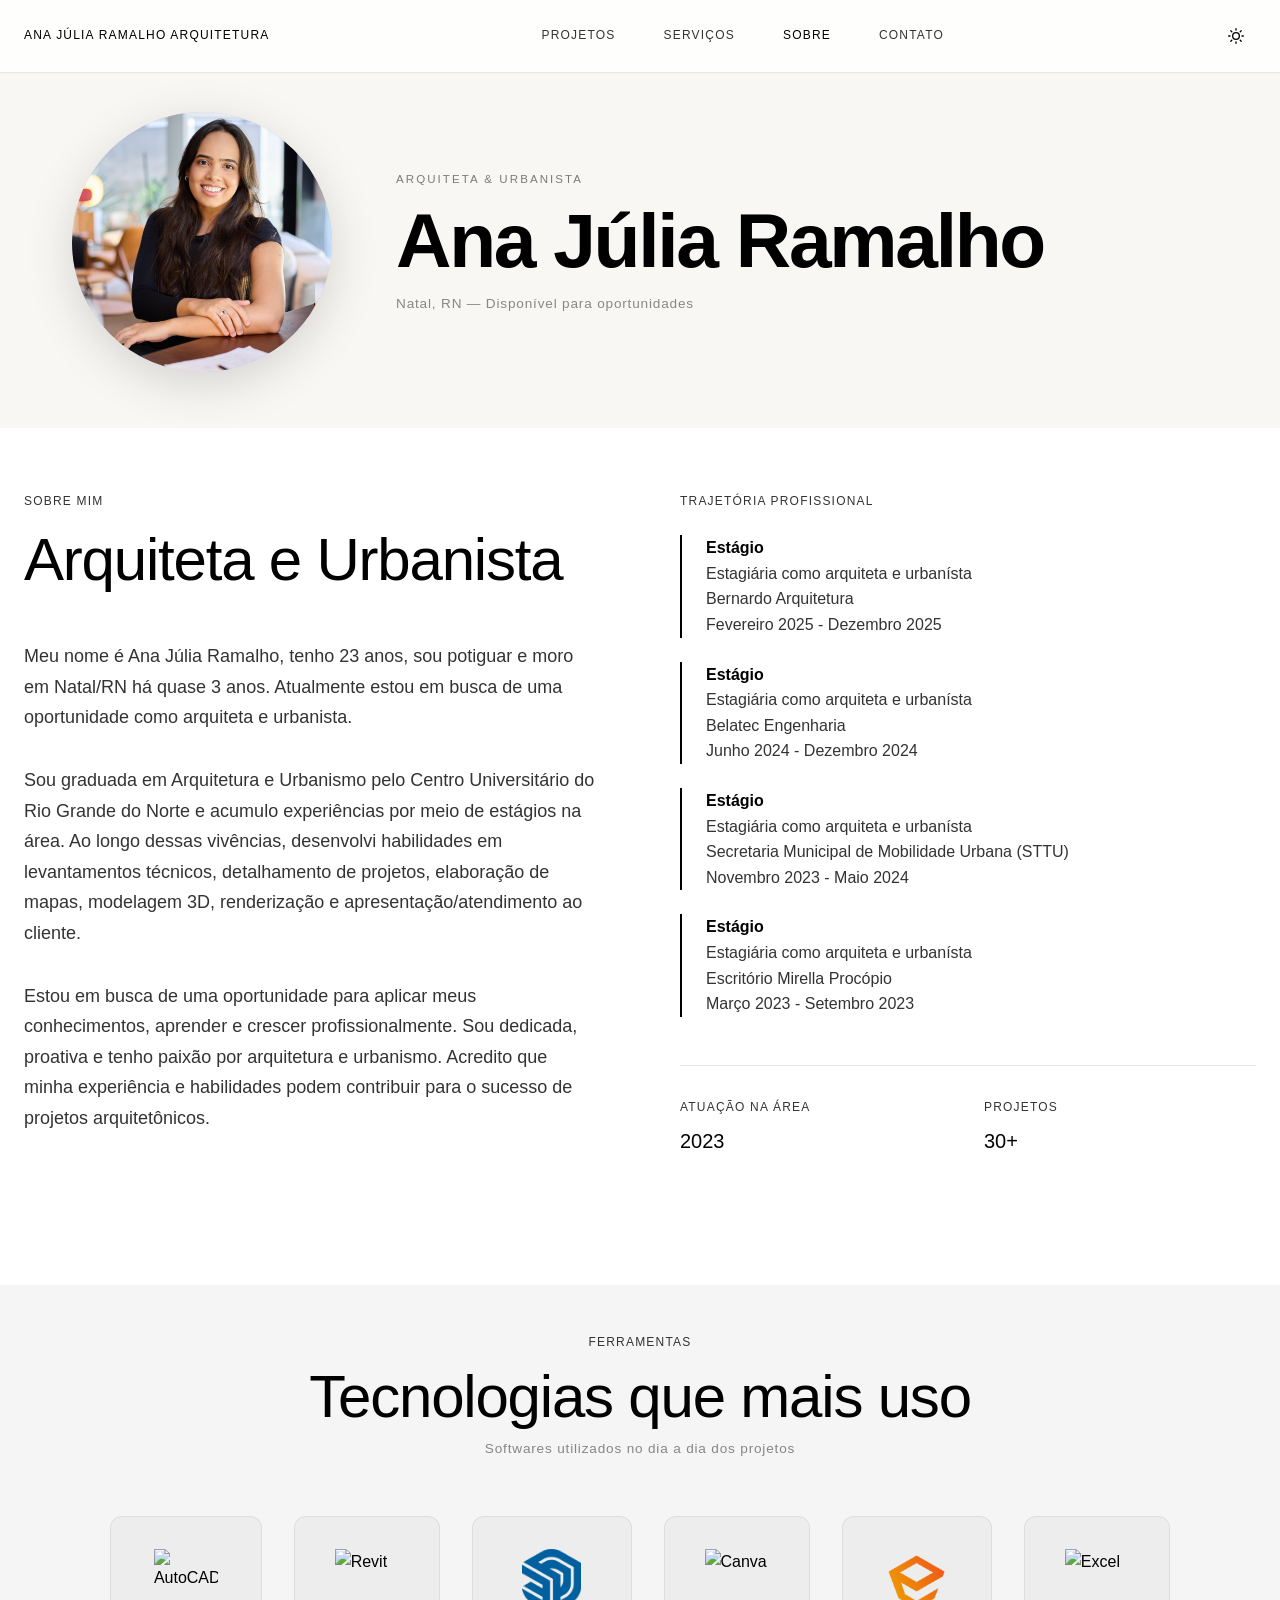
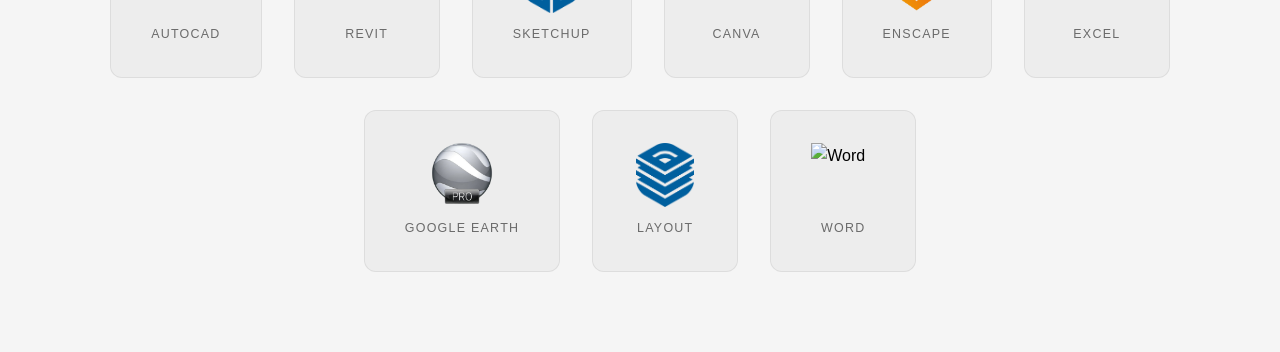
==== commit 31926b62: "commit final" ====
--- a/about.html
+++ b/about.html
@@ -3,6 +3,12 @@
 <head>
   <meta charset="UTF-8">
   <meta name="viewport" content="width=device-width, initial-scale=1.0">
+  <link
+    rel="icon"
+    type="image/png"
+    sizes="16x16"
+    href="assets/faviconAJ.png"
+  />
   <title>Sobre - Ana Júlia Ramalho Arquitetura</title>
   <meta name="description" content="Nossa filosofia de design e abordagem para a arquitetura.">
   <link rel="stylesheet" href="css/styles.css">
@@ -289,6 +295,96 @@
       </div>
     </section>
 
+    <!-- ── Tecnologias Section ── -->
+    <section class="section section-muted" style="padding-top: 3rem; padding-bottom: 5rem;">
+      <div class="container">
+        <div class="max-w-7xl">
+
+          <h3 class="section-label" style="text-align: center; margin-bottom: 0.75rem;">FERRAMENTAS</h3>
+          <h2 class="section-title text-architectural" style="text-align: center; margin-bottom: 0.5rem;">
+            Tecnologias que mais uso
+          </h2>
+          <p style="text-align: center; opacity: 0.45; font-size: 0.85rem; letter-spacing: 0.06em; margin-bottom: 3.5rem;">
+            Softwares utilizados no dia a dia dos projetos
+          </p>
+
+          <div class="tech-grid">
+
+            <!-- AutoCAD -->
+            <div class="tech-card">
+              <div class="tech-logo-wrap">
+                <img src="https://img.icons8.com/color/96/autocad.png" alt="AutoCAD" loading="lazy">
+              </div>
+              <span class="tech-name">AutoCAD</span>
+            </div>
+
+            <!-- Revit -->
+            <div class="tech-card">
+              <div class="tech-logo-wrap">
+                <img src="https://img.icons8.com/color/96/autodesk-revit.png" alt="Revit" loading="lazy">
+              </div>
+              <span class="tech-name">Revit</span>
+            </div>
+
+            <!-- SketchUp -->
+            <div class="tech-card">
+              <div class="tech-logo-wrap">
+                <img src="assets/SketchUP.png" alt="SketchUp" loading="lazy">
+              </div>
+              <span class="tech-name">SketchUp</span>
+            </div>
+
+            <!-- Canva -->
+            <div class="tech-card">
+              <div class="tech-logo-wrap">
+                <img src="https://img.icons8.com/color/96/canva.png" alt="Canva" loading="lazy">
+              </div>
+              <span class="tech-name">Canva</span>
+            </div>
+
+            <!-- Enscape -->
+            <div class="tech-card">
+              <div class="tech-logo-wrap">
+                <img src="assets/Enscape.png" alt="Enscape" loading="lazy">
+              </div>
+              <span class="tech-name">Enscape</span>
+            </div>
+
+            <!-- Excel -->
+            <div class="tech-card">
+              <div class="tech-logo-wrap">
+                <img src="https://img.icons8.com/color/96/microsoft-excel-2019--v1.png" alt="Excel" loading="lazy">
+              </div>
+              <span class="tech-name">Excel</span>
+            </div>
+
+            <!-- Google Earth -->
+            <div class="tech-card">
+              <div class="tech-logo-wrap">
+                <img src="assets/google.png" alt="Google Earth" loading="lazy">
+              </div>
+              <span class="tech-name">Google Earth</span>
+            </div>
+
+            <!-- Layout -->
+            <div class="tech-card">
+              <div class="tech-logo-wrap">
+                <img src="assets/Layout.png" alt="Layout" loading="lazy">
+              </div>
+              <span class="tech-name">Layout</span>
+            </div>
+
+            <!-- Word -->
+            <div class="tech-card">
+              <div class="tech-logo-wrap">
+                <img src="https://img.icons8.com/color/96/microsoft-word-2019--v1.png" alt="Word" loading="lazy">
+              </div>
+              <span class="tech-name">Word</span>
+            </div>
+          </div>
+        </div>
+      </div>
+    </section>
   </div>
 </body>
 </html>
--- a/css/styles.css
+++ b/css/styles.css
@@ -8,6 +8,74 @@
   margin: 0;
   padding: 0;
   box-sizing: border-box;
+}
+
+/* === Tech Section === */
+.tech-grid {
+  display: flex;
+  justify-content: center;
+  gap: 2rem;
+  flex-wrap: wrap;
+}
+
+.tech-card {
+  display: flex;
+  flex-direction: column;
+  align-items: center;
+  gap: 0.75rem;
+  padding: 2rem 2.5rem;
+  border-radius: 12px;
+  background: rgba(0, 0, 0, 0.03);
+  border: 1px solid rgba(0, 0, 0, 0.07);
+  transition: transform 0.25s ease, box-shadow 0.25s ease, background 0.25s ease;
+  cursor: default;
+  min-width: 140px;
+}
+
+.tech-card:hover {
+  transform: translateY(-5px);
+  box-shadow: 0 12px 32px rgba(0, 0, 0, 0.1);
+  background: rgba(0, 0, 0, 0.05);
+}
+
+.dark .tech-card {
+  background: rgba(255, 255, 255, 0.04);
+  border-color: rgba(255, 255, 255, 0.08);
+}
+
+.dark .tech-card:hover {
+  background: rgba(255, 255, 255, 0.08);
+  box-shadow: 0 12px 32px rgba(0, 0, 0, 0.4);
+}
+
+.tech-logo-wrap {
+  width: 64px;
+  height: 64px;
+  display: flex;
+  align-items: center;
+  justify-content: center;
+}
+
+.tech-logo-wrap img {
+  width: 64px;
+  height: 64px;
+  object-fit: contain;
+}
+
+.tech-name {
+  font-size: 0.78rem;
+  letter-spacing: 0.1em;
+  text-transform: uppercase;
+  opacity: 0.55;
+  font-weight: 500;
+  text-align: center;
+}
+
+@media (max-width: 480px) {
+  .tech-card {
+    padding: 1.5rem 1.75rem;
+    min-width: 100px;
+  }
 }
 
 /* === CSS Custom Properties (Light Theme) === */
